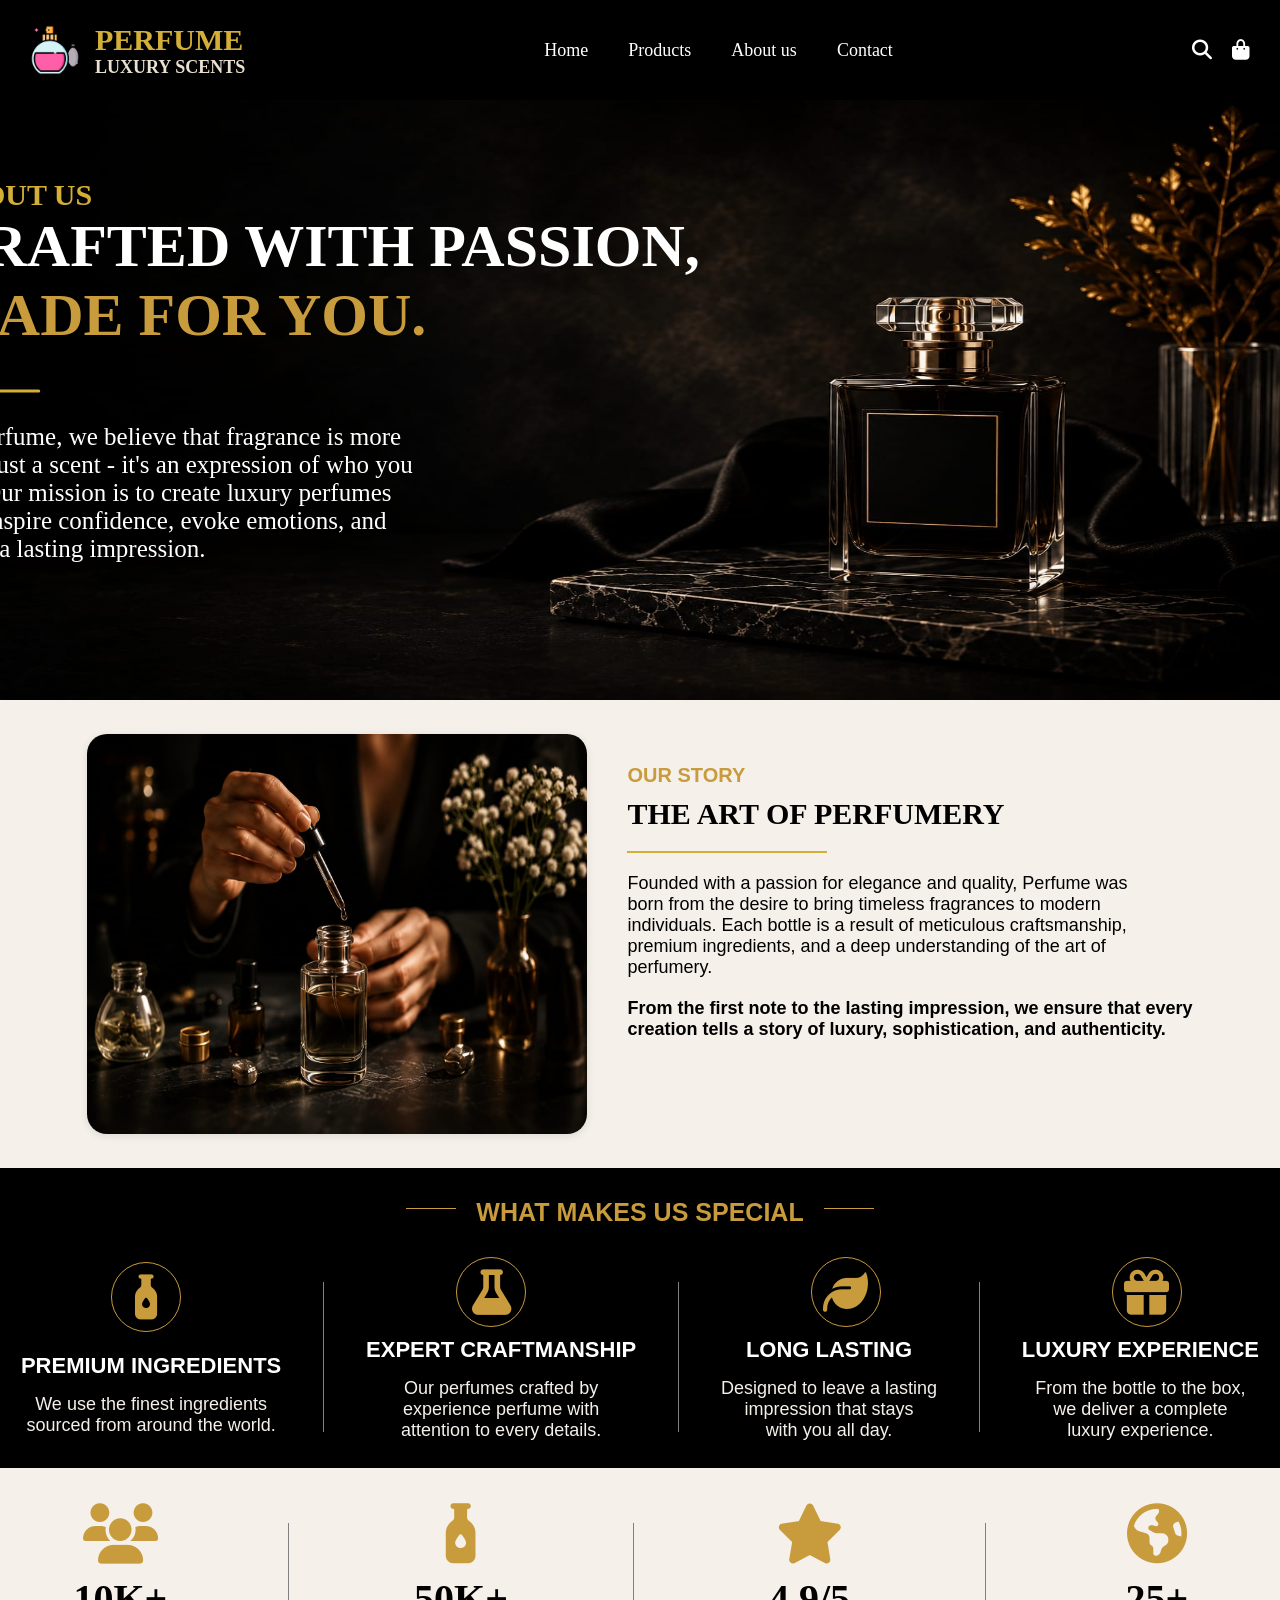
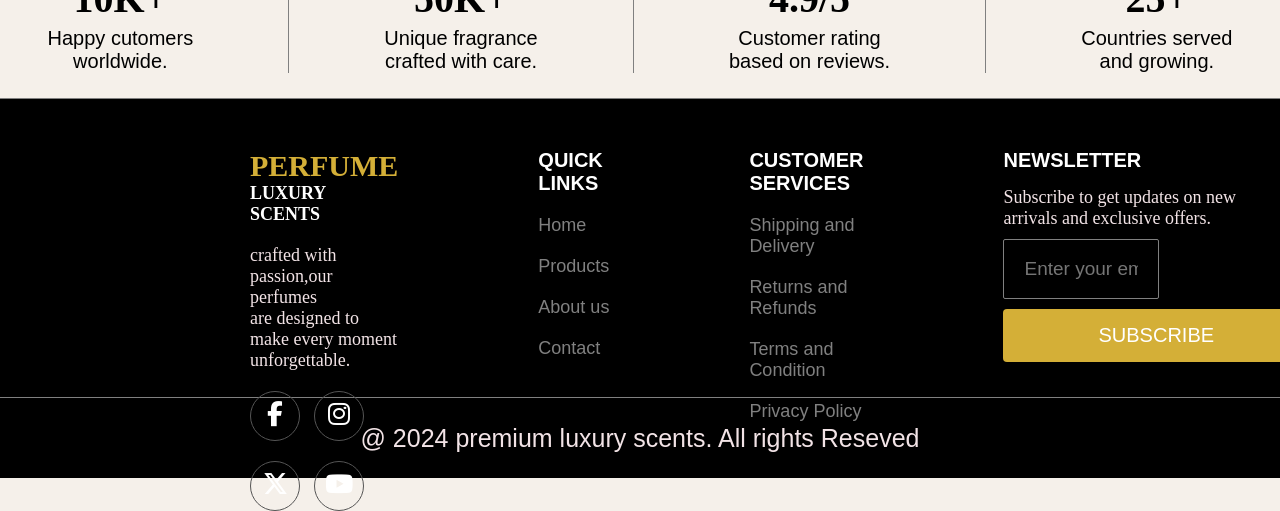
==== about.html @ c1524218 "work done" ====
<!DOCTYPE html>
<html lang="en">
<head>
    <meta charset="UTF-8">
    <meta name="viewport" content="width=device-width, initial-scale=1.0">
    <link rel="stylesheet" href="about.css">
    <link rel="stylesheet"href="https://cdnjs.cloudflare.com/ajax/libs/font-awesome/6.7.2/css/all.min.css">
    <title>PERFUME LUXURY SCENTS</title>
</head>
<body>
       <nav>
        <div class="logo">
         <img src="per.png">
         <div>
            <h2><span>PERFUME</span><br> LUXURY SCENTS</h2>
        </div>
        </div>
        <ul>
            <li><a href="index.html">Home</a></li>
            <li><a href="products.html">Products</a></li>
            <li><a href="about.html">About us</a></li>
            <li><a href="contact.html">Contact</a></li>
        </ul>
        <div class="shop">
            <i class="fa-solid fa-magnifying-glass"></i>
            <i class="fa-solid fa-bag-shopping"></i>
        </div>
    </nav>
    <div class="home">
        <div class="image">
       <img src="about.jpg">
        </div>
        <div class="text">
         <h6>ABOUT US</h6>
         <h1>CRAFTED WITH PASSION,<br><span>MADE FOR YOU.</span></h1>
         <div class="line-1"></div>
         <p>At Perfume, we believe that fragrance is more<br>than just a scent - it's an expression of who you<br>are. Our mission is to create luxury perfumes<br>that inspire confidence, evoke emotions, and<br>leave a lasting impression.</p>
        </div>
    </div>
</div>

<div class="container">
    <div class="perfumery">
        <img src="abouthero.jpg">
    </div>
    <div class="story">
        <h2>OUR STORY</h2>
        <h3>THE ART OF PERFUMERY</h3>
        <div class="line-2"></div>
        <p>Founded with a passion for elegance and quality, Perfume was<br>born from the desire to bring timeless fragrances to modern<br>individuals. Each bottle is a result of meticulous craftsmanship,<br>premium ingredients, and a deep understanding of the art of<br>perfumery.</p>
        <h4>From the first note to the lasting impression, we ensure that every<br>creation tells a story of luxury, sophistication, and authenticity.</h4>
    </div>
</div>
<div class="make">
<div class="us">
    <hr class="wh"><h2>WHAT MAKES US SPECIAL</h2><hr class="at">
</div>
<div class="special">
    <div class="features">
        <i class="fa-solid fa-bottle-droplet"></i>
        <div>
            <h2>PREMIUM INGREDIENTS</h2>
            <p>We use the finest ingredients<br>sourced from around the world.</p>
        </div>
    </div>
    <div class="line-3"></div>
       <div class="features">
        <i class="fa-solid fa-flask"></i>
        <div>
            <h2>EXPERT CRAFTMANSHIP</h2>
            <p>Our perfumes crafted by<br>experience perfume with<br>attention to every details.</p>
        </div>
    </div>
    <div class="line-3"></div>
       <div class="features">
        <i class="fa-solid fa-leaf"></i>
        <div>
            <h2>LONG LASTING</h2>
            <p>Designed to leave a lasting<br>impression that stays<br>with you all day.</p>
        </div>
    </div>
    <div class="line-3"></div>
       <div class="features">
        <i class="fa-solid fa-gift"></i>
        <div>
            <h2>LUXURY EXPERIENCE</h2>
            <p>From the bottle to the box,<br>we deliver a complete<br>luxury experience.</p>
        </div>
    </div>
</div>
</div>
<div class="custom">
    <div class="rating">
        <div class="future">
        <i class="fa-solid fa-users"></i>
        <div>
          <h2>10K+</h2>
          <p>Happy cutomers<br>worldwide.</p>
        </div>
    </div>
    <div class="line-5"></div>
            <div class="future">
        <i class="fa-solid fa-bottle-droplet"></i>
        <div>
          <h2>50K+</h2>
          <p>Unique fragrance<br>crafted with care.</p>
        </div>
    </div>
    <div class="line-5"></div>
            <div class="future">
        <i class="fa-solid fa-star"></i>
        <div>
          <h2>4.9/5</h2>
          <p>Customer rating<br>based on reviews.</p>
        </div>
    </div>
    <div class="line-5"></div>
            <div class="future">
        <i class="fa-solid fa-earth-americas"></i>
        <div>
          <h2>25+</h2>
          <p>Countries served<br>and growing.</p>
        </div>
    </div>
</div>
</div>
<div class="links">
    <div class="newsletter">
        <h2><span>PERFUME</span><br>LUXURY SCENTS</h2>
        <p>crafted with passion,our perfumes<br>are designed to make every moment<br>unforgettable.</p>
        <div class="social">
        <i class="fa-brands fa-facebook-f"></i>
        <i class="fa-brands fa-instagram"></i>
        <i class="fa-brands fa-x-twitter"></i>
        <i class="fa-brands fa-youtube"></i>
    </div>
    </div>
     <div class="line-4"></div>
    <div class="quick">
        <h2>QUICK LINKS</h2>
        <ul>
            <li><a href="index.html">Home</a></li>
             <li><a href="products.html">Products</a></li>
              <li><a>About us</a></li>
               <li><a>Contact</a></li>
        </ul>
    </div>
    <div class="line-4"></div>
    <div class="services">
        <h2>CUSTOMER SERVICES</h2>
        <ul>
            <li><a>Shipping and Delivery</a></li>
            <li><a>Returns and Refunds</a></li>
            <li><a>Terms and Condition</a></li>
            <li><a>Privacy Policy</a></li>
        </ul>
    </div>
    <div class="line-4"></div>
    <div class="subscribe">
        <h2>NEWSLETTER</h2>
        <p>Subscribe to get updates on new<br>arrivals and exclusive offers.</p>
        <input type="email" placeholder="Enter your email">
        <button type="submit" class="btn-4">SUBSCRIBE</button>
    </div>
</div>
<footer>@ 2024 premium luxury scents. All rights Reseved</footer>
</body>
</html>
---- about.css ----
*{
    margin: 0;
    padding: 0;
    box-sizing: border-box;
}
body{
    background-color: #F5F0EA;
}
a{
    text-decoration: none;
}
ul{
    list-style: none;
}
nav{
    display: flex;
    justify-content: space-between;
    align-items: center;
    background: #000000;
    height: 100px;
    width: 100%;
    padding: 0 30px;
}
.logo{
    display: flex;
    align-items: center;
    gap: 15px;
}
.logo img{
    width: 50px;
    height: 50px;
    color: #c89b3c;
}
.logo h2{
    color: #E8E0D0;
    font-size: 18px;
}
.logo span{
    color: #D4AF37;
    font-size: 30px;
}
nav ul{
    display: flex;
    gap: 40px;
}
nav ul li a{
    color: white;
    font-size: 18px;
    position: relative;
    transition: .4s;
}
.shop{
    display: flex;
    gap: 20px;
}
.shop i{
    font-size: 20px;
    color: white;
}
nav ul li a::after{
   content:" ";
   position: absolute;
   left: 0;
   bottom: -6px;
   width: 0%;
   height: 3px;
   background: #D4AF37;
   transition: .4s;
}

nav ul li a:hover{
    color: #D4AF37;
    cursor: pointer;
}
nav ul li a:hover::after{
    width: 100%;
}
.home{
    width: 100%;
    display: inline-block;
    position: relative;
}
.image img{
    width: 100%;
    height: 600px;
    display: block;

}
.perfumery img{
    transition: transform 0.3s ease;
    box-shadow: 0 2px 8px rgba(0,0,0,0.1);
}
.perfumery img:hover{
    transform: translateY(-10px);
    box-shadow: 0 10px 20px rgba(0,0,0,0.2);
}
.text{
    position: absolute;
    transform: translate(-50%, -50%);
    top: 45%;
    left: 25%;
    align-items: left;
}
.text h6{
    color: #D4AF37;
    font-size: 30px;
}
.text h1{
    color: white;
    font-size: 60px;
}
.text span{
    color: #C89B3C;
    font-size: 60px;
}
.line-1{
    height: 3px;
    width: 100px;
    background: #D4AF37;
    border-radius: 4px;
    margin-top: 40px;
}
.text p{
    color: white;
    font-size: 25px;
    margin-top: 30px;
}
.container{
    display: flex;
    justify-content: center;
    gap: 40px;
    margin-top: 30px;
}
.perfumery img{
    height: 400px;
    width: 500px;
    border-radius: 20px;
}
.story h2{
    color: #c89b3c;
    font-family: sans-serif;
    font-size: 20px;
    margin-top: 30px;
}
.story h3{
    font-size: 30px;
    color: #000000;
    margin-top: 10px;
}
.line-2{
    height: 2px;
    width: 200px;
    border: none;
    background: #D4AF37;
    margin-top: 20px;
}
.story p{
    color: #000000;
    font-family: sans-serif;
    font-size: 18px;
    margin-top: 20px;
}
.story h4{
    color: #000000;
    font-family: sans-serif;
    font-size: 18px;
    margin-top: 20px;
}
.make{
    height: 300px;
    width: 100%;
    background: black;
    margin-top: 30px;
}
.us{
    display: flex;
    justify-content: center;
}
.us h2{
    color: #C89B3C;
    font-family: sans-serif;
    font-size: 25px;
    margin-top: 30px;
}
.wh{
    height: 1px;
    width: 50px;
    border: none;
    background: #C89B3C;
    margin-top: 40px;
    margin-right: 20px;
}
.at{
    height: 1px;
    width: 50px;
    border: none;
    background: #C89B3C;
    margin-top: 40px;
    margin-left: 20px;
}
.special{
    display: flex;
    justify-content: space-around;
    margin-top: 30px;
}
.features{
    display: grid;
    align-items: center;
    text-align: center;
}
.features i{
    font-size: 45px;
    color: #c89b3c;
    border-radius: 50%;
    border: 1px solid #C89B3C;
    background: transparent;
    width: 70px;
    height: 70px;
    line-height: 70px;
    margin-left: 90px;
}
.features h2{
    color: white;
    font-size: 22px;
    font-family: sans-serif;
    margin-top: 10px;
}
.features p{
    color: #F5F0EA;
    font-size: 18px;
    font-family: sans-serif;
    margin-top: 15px;
}
.line-3{
    height: 150px;
    width: 1px;
    background-color: gray;
    border: none;
    margin-top: 25px;
}
.custom{
    width: 100%;
    height: 200px;
    background: transparent;
}
.rating{
    display: flex;
    justify-content: space-around;
    margin-top: 30px;
}
.future{
    display: grid;
    align-items: center;
    text-align: center;
    margin-top: 5px;
}
.future i{
    font-size: 60px;
    color: #c89b3c;
}
.future h2{
    color: black;
    font-size: 40px;
    margin-top: 10px;
}
.future p{
    color: black;
    font-size: 20px;
    font-family: sans-serif;
    margin-top: 5px;
}
.line-5{
    height: 150px;
    width: 1px;
    background-color: gray;
    border: none;
    margin-top: 25px;
}
.links{
    width: 100%;
    display: flex;
    justify-content: space-around;
    height: 300px;
    gap: 70px;
    background: black;
    border-top: 1px solid gray;
    border-bottom: 1px solid gray;
}
.newsletter{
    margin-top: 50px;
    text-align: left;
    margin-left: 250px;
}
.newsletter h2{
    color: white;
    font-size: 18px;
}
.newsletter span{
    color: #D4AF37;
    font-size: 30px;
}
.newsletter p{
    color: #F2E3E6;
    font-size: 18px;
    margin-top: 20px;
}

.social i{
    width:50px;
    height:50px;
    border:1px solid #555;
    font-size: 25px;
    border-radius:50%;
    text-align:center;
    align-items: center;
    line-height:45px;
    color:#fff;
    margin-right:10px;
    margin-top:20px;
}

.social i:hover{
    background: #C89B3C;
}
.quick{
  margin-top: 50px;
  text-align: left;
}
.quick h2{
    color: white;
    font-size: 20px;
    font-family: sans-serif;
}
.quick ul li a{
   color: gray;
   display: grid;
   grid-template-columns: repeat(4fr);
   font-size: 18px;
   font-family: sans-serif;
   cursor: pointer;
   margin-top: 20px;
}
.quick ul li a:hover{
    color: white;
}
.services{
  margin-top: 50px;
  text-align: left;
}
.services h2{
    color: white;
    font-size: 20px;
    font-family: sans-serif
}
.services ul li a{
   color: gray;
   display: grid;
   grid-template-columns: repeat(4fr);
   font-size: 18px;
   font-family: sans-serif;
   cursor: pointer;
   margin-top: 20px;
}
.services ul li a:hover{
    color: white;
}
.subscribe{
    margin-top: 50px;
    align-items: left;
}
.subscribe h2{
    color: white;
    font-size: 20px;
    font-family: sans-serif;
}
.subscribe p{
    color: #F2E3E6;
    font-size: 18px;
    margin-top: 15px;
}
.subscribe input{
    width: 51%;
    padding: 18px 20px;
    background: transparent;
    color: #F5F0EA;
    font-size: 19px;
    border: 1px solid gray;
    border-radius: 2px;
    margin-top: 10px;
}
.btn-4{
    background-color: #D4AF37;
    align-items: center;
    padding: 15px 95px;
    border: transparent;
    border-radius: 4px;
    color: white;
    font-family: sans-serif;
    font-size: 20px;
    margin-top: 10px;
}
.line-4{
    height: 200px;
    width: 1px;
    border: none;
    background: white;
    margin-top: 50px;
}
footer{
    background-color: black;
    font-size: 25px;
    color: #F2E3E6;
    height: 80px;
    align-items: center;
    width: 100%;
    font-family: sans-serif;
    display: flex;
    justify-content: center;
}

@media (max-width:767px){

    nav{
        flex-direction:column;
        height:auto;
        padding:15px;
        gap:15px;
    }

    .logo{
        flex-direction:column;
        text-align:center;
    }

    .logo span{
        font-size:22px;
    }

    nav ul{
        flex-direction:column;
        gap:12px;
        text-align:center;
    }

    .image img{
        height:550px;
        object-fit:cover;
    }

    .text{
        left:50%;
        top:50%;
        width:92%;
        text-align:center;
    }

    .text h6{
        font-size:16px;
    }

    .text h1,
    .text span{
        font-size:32px;
        line-height:40px;
    }

    .line-1{
        margin:15px auto;
    }

    .text p{
        font-size:14px;
        line-height:22px;
    }

    .container{
        flex-direction:column;
        align-items:center;
        text-align:center;
    }

    .perfumery img{
        width:90%;
        height:auto;
        margin-left:0;
    }

    .story h2{
        font-size:18px;
    }

    .story h3{
        font-size:24px;
    }

    .line-2{
        width:100px;
        margin:15px auto;
    }

    .story p,
    .story h4{
        font-size:15px;
        line-height:24px;
    }

    .make{
        height:auto;
        padding:30px 0;
    }

    .wh,
    .at{
        display:none;
    }

    .us h2{
        margin-left:0;
        text-align:center;
        font-size:20px;
    }

    .special{
        flex-direction:column;
        gap:25px;
    }

    .features i{
        margin-left: 40%;
        border: none;
        margin-bottom: 30px;
    }

    .line-3{
        display:none;
    }

    .custom{
        height:auto;
        padding:30px 0;
    }

    .rating{
        flex-direction:column;
        gap:25px;
    }

    .line-5{
        display:none;
    }

    .links{
        flex-direction:column;
        height:auto;
        padding:30px 20px;
        gap:30px;
    }

    .newsletter,
    .quick,
    .services,
    .subscribe{
        margin:0;
        text-align:center;
    }

    .line-4{
        display:none;
    }

    .subscribe input{
        width:100%;
    }

    .btn-4{
        width:100%;
        padding:15px;
    }

    footer{
        font-size:15px;
        text-align:center;
        padding:15px;
        height:auto;
    }
}
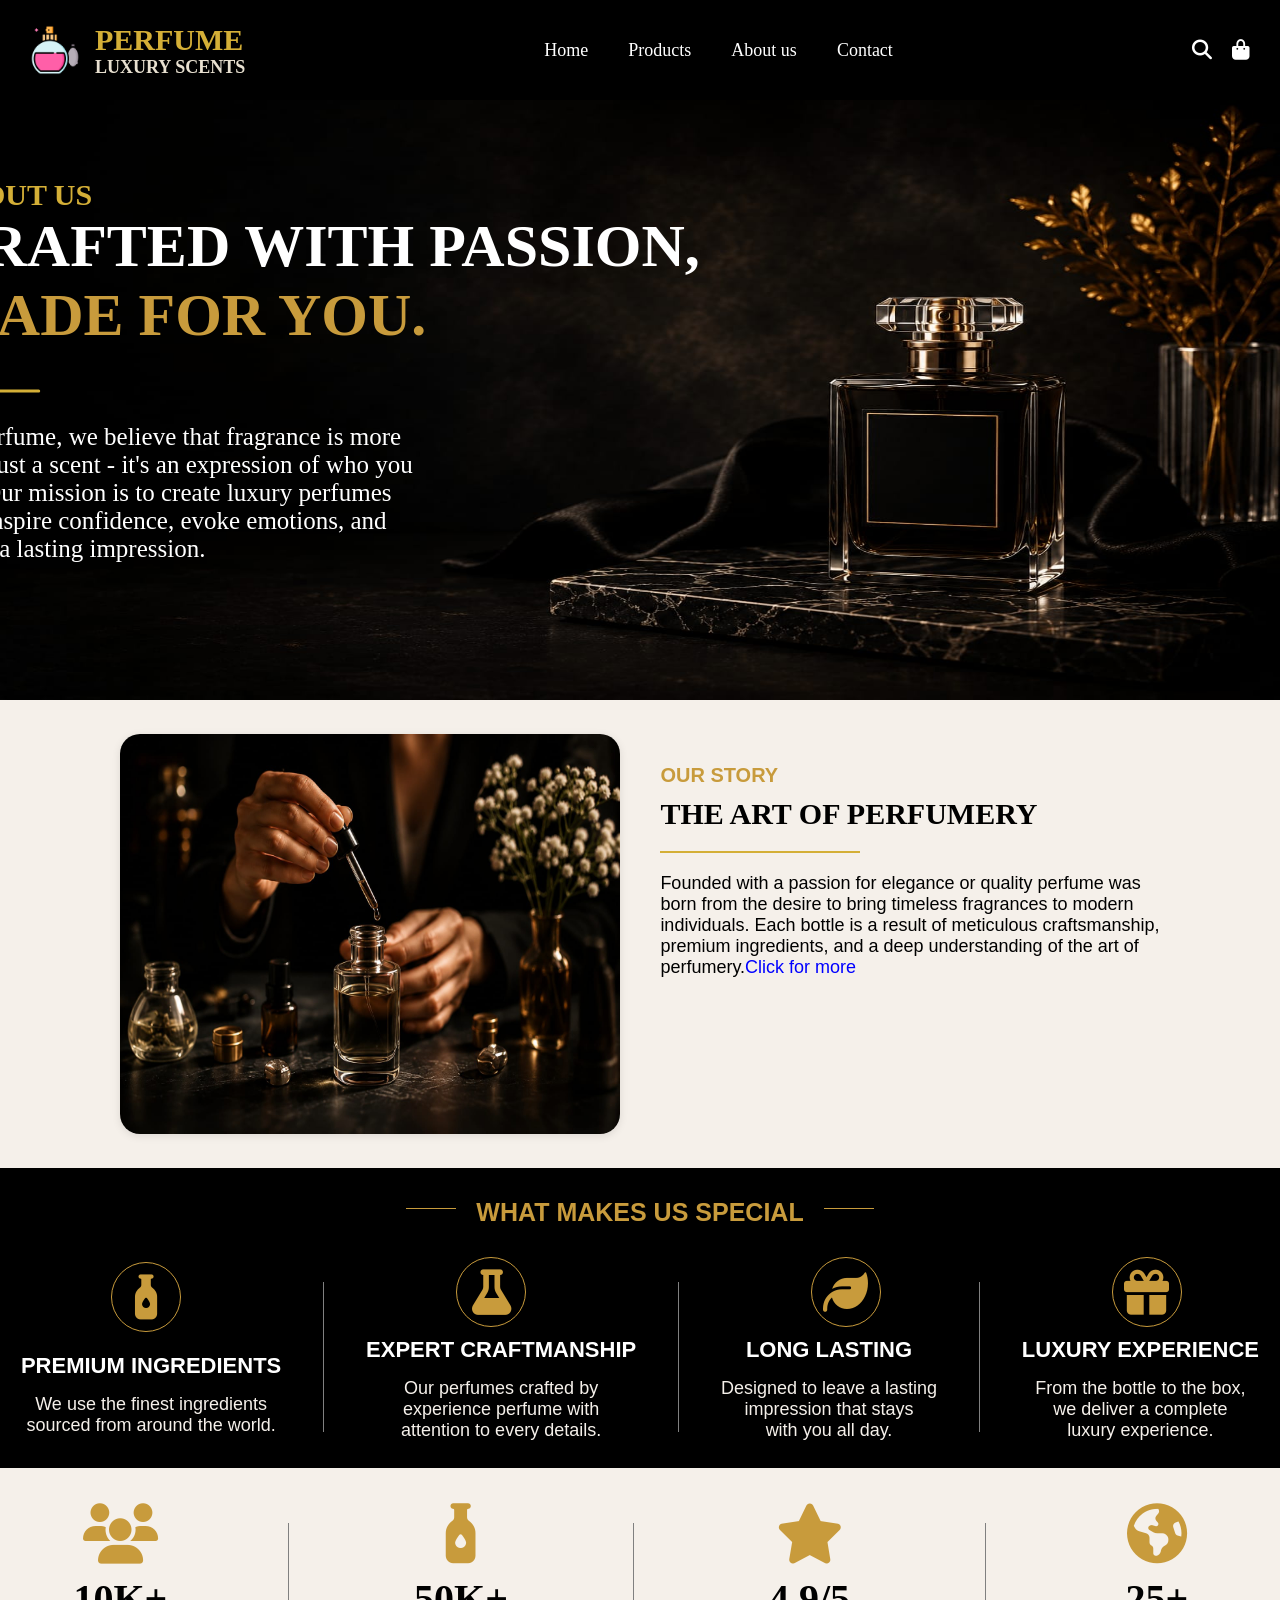
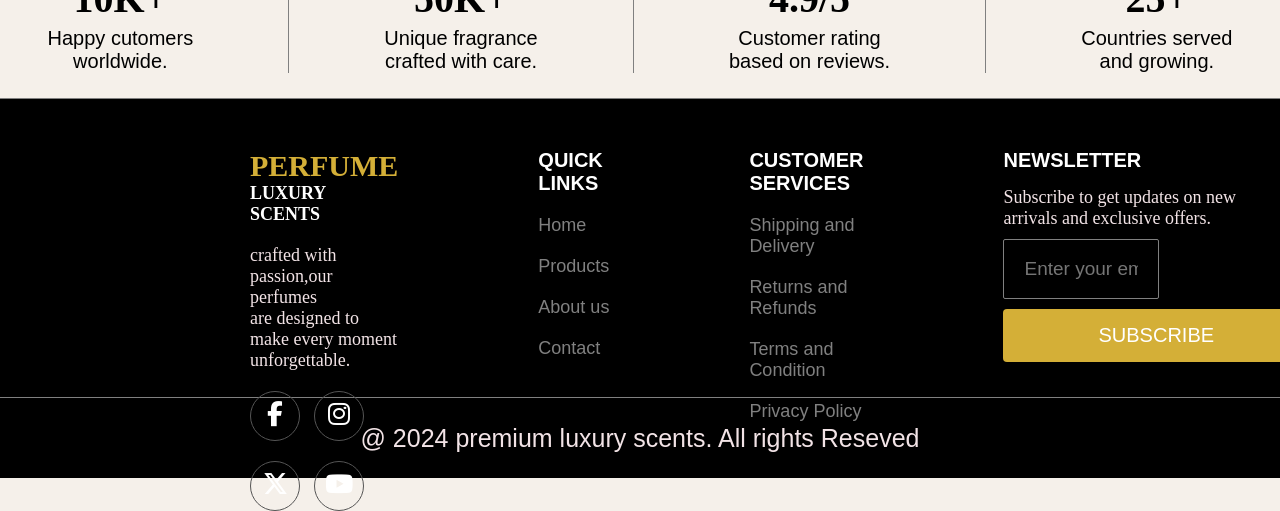
==== commit 57001705: "changes" ====
--- a/about.html
+++ b/about.html
@@ -1,19 +1,22 @@
 <!DOCTYPE html>
 <html lang="en">
+
 <head>
     <meta charset="UTF-8">
     <meta name="viewport" content="width=device-width, initial-scale=1.0">
     <link rel="stylesheet" href="about.css">
-    <link rel="stylesheet"href="https://cdnjs.cloudflare.com/ajax/libs/font-awesome/6.7.2/css/all.min.css">
+    <link rel="stylesheet" href="https://cdnjs.cloudflare.com/ajax/libs/font-awesome/6.7.2/css/all.min.css">
     <title>PERFUME LUXURY SCENTS</title>
+    <script defer src="./about.js"></script>
 </head>
+
 <body>
-       <nav>
+    <nav>
         <div class="logo">
-         <img src="per.png">
-         <div>
-            <h2><span>PERFUME</span><br> LUXURY SCENTS</h2>
-        </div>
+            <img src="per.png">
+            <div>
+                <h2><span>PERFUME</span><br> LUXURY SCENTS</h2>
+            </div>
         </div>
         <ul>
             <li><a href="index.html">Home</a></li>
@@ -28,141 +31,148 @@
     </nav>
     <div class="home">
         <div class="image">
-       <img src="about.jpg">
+            <img src="about.jpg">
         </div>
         <div class="text">
-         <h6>ABOUT US</h6>
-         <h1>CRAFTED WITH PASSION,<br><span>MADE FOR YOU.</span></h1>
-         <div class="line-1"></div>
-         <p>At Perfume, we believe that fragrance is more<br>than just a scent - it's an expression of who you<br>are. Our mission is to create luxury perfumes<br>that inspire confidence, evoke emotions, and<br>leave a lasting impression.</p>
+            <h6>ABOUT US</h6>
+            <h1>CRAFTED WITH PASSION,<br><span>MADE FOR YOU.</span></h1>
+            <div class="line-1"></div>
+            <p>At Perfume, we believe that fragrance is more<br>than just a scent - it's an expression of who
+                you<br>are. Our mission is to create luxury perfumes<br>that inspire confidence, evoke emotions,
+                and<br>leave a lasting impression.</p>
         </div>
     </div>
-</div>
+    </div>
 
-<div class="container">
-    <div class="perfumery">
-        <img src="abouthero.jpg">
-    </div>
-    <div class="story">
-        <h2>OUR STORY</h2>
-        <h3>THE ART OF PERFUMERY</h3>
-        <div class="line-2"></div>
-        <p>Founded with a passion for elegance and quality, Perfume was<br>born from the desire to bring timeless fragrances to modern<br>individuals. Each bottle is a result of meticulous craftsmanship,<br>premium ingredients, and a deep understanding of the art of<br>perfumery.</p>
-        <h4>From the first note to the lasting impression, we ensure that every<br>creation tells a story of luxury, sophistication, and authenticity.</h4>
-    </div>
-</div>
-<div class="make">
-<div class="us">
-    <hr class="wh"><h2>WHAT MAKES US SPECIAL</h2><hr class="at">
-</div>
-<div class="special">
-    <div class="features">
-        <i class="fa-solid fa-bottle-droplet"></i>
-        <div>
-            <h2>PREMIUM INGREDIENTS</h2>
-            <p>We use the finest ingredients<br>sourced from around the world.</p>
+    <div class="container">
+        <div class="perfumery">
+            <img src="abouthero.jpg">
+        </div>
+        <div class="story">
+            <h2>OUR STORY</h2>
+            <h3>THE ART OF PERFUMERY</h3>
+            <div class="line-2"></div>
+            <p id="text">Founded with a passion for elegance or quality perfume was<br>born from the desire to bring
+                timeless fragrances to modern<br>individuals. Each bottle is a result of meticulous craftsmanship,<br>premium
+                ingredients, and a deep understanding of the art of<br>
+                perfumery.<a  onclick="changetext()">Click for more</a></p>
         </div>
     </div>
-    <div class="line-3"></div>
-       <div class="features">
-        <i class="fa-solid fa-flask"></i>
-        <div>
-            <h2>EXPERT CRAFTMANSHIP</h2>
-            <p>Our perfumes crafted by<br>experience perfume with<br>attention to every details.</p>
+    <div class="make">
+        <div class="us">
+            <hr class="wh">
+            <h2>WHAT MAKES US SPECIAL</h2>
+            <hr class="at">
+        </div>
+        <div class="special">
+            <div class="features">
+                <i class="fa-solid fa-bottle-droplet"></i>
+                <div>
+                    <h2>PREMIUM INGREDIENTS</h2>
+                    <p>We use the finest ingredients<br>sourced from around the world.</p>
+                </div>
+            </div>
+            <div class="line-3"></div>
+            <div class="features">
+                <i class="fa-solid fa-flask"></i>
+                <div>
+                    <h2>EXPERT CRAFTMANSHIP</h2>
+                    <p>Our perfumes crafted by<br>experience perfume with<br>attention to every details.</p>
+                </div>
+            </div>
+            <div class="line-3"></div>
+            <div class="features">
+                <i class="fa-solid fa-leaf"></i>
+                <div>
+                    <h2>LONG LASTING</h2>
+                    <p>Designed to leave a lasting<br>impression that stays<br>with you all day.</p>
+                </div>
+            </div>
+            <div class="line-3"></div>
+            <div class="features">
+                <i class="fa-solid fa-gift"></i>
+                <div>
+                    <h2>LUXURY EXPERIENCE</h2>
+                    <p>From the bottle to the box,<br>we deliver a complete<br>luxury experience.</p>
+                </div>
+            </div>
         </div>
     </div>
-    <div class="line-3"></div>
-       <div class="features">
-        <i class="fa-solid fa-leaf"></i>
-        <div>
-            <h2>LONG LASTING</h2>
-            <p>Designed to leave a lasting<br>impression that stays<br>with you all day.</p>
+    <div class="custom">
+        <div class="rating">
+            <div class="future">
+                <i class="fa-solid fa-users"></i>
+                <div>
+                    <h2>10K+</h2>
+                    <p>Happy cutomers<br>worldwide.</p>
+                </div>
+            </div>
+            <div class="line-5"></div>
+            <div class="future">
+                <i class="fa-solid fa-bottle-droplet"></i>
+                <div>
+                    <h2>50K+</h2>
+                    <p>Unique fragrance<br>crafted with care.</p>
+                </div>
+            </div>
+            <div class="line-5"></div>
+            <div class="future">
+                <i class="fa-solid fa-star"></i>
+                <div>
+                    <h2>4.9/5</h2>
+                    <p>Customer rating<br>based on reviews.</p>
+                </div>
+            </div>
+            <div class="line-5"></div>
+            <div class="future">
+                <i class="fa-solid fa-earth-americas"></i>
+                <div>
+                    <h2>25+</h2>
+                    <p>Countries served<br>and growing.</p>
+                </div>
+            </div>
         </div>
     </div>
-    <div class="line-3"></div>
-       <div class="features">
-        <i class="fa-solid fa-gift"></i>
-        <div>
-            <h2>LUXURY EXPERIENCE</h2>
-            <p>From the bottle to the box,<br>we deliver a complete<br>luxury experience.</p>
+    <div class="links">
+        <div class="newsletter">
+            <h2><span>PERFUME</span><br>LUXURY SCENTS</h2>
+            <p>crafted with passion,our perfumes<br>are designed to make every moment<br>unforgettable.</p>
+            <div class="social">
+                <i class="fa-brands fa-facebook-f"></i>
+                <i class="fa-brands fa-instagram"></i>
+                <i class="fa-brands fa-x-twitter"></i>
+                <i class="fa-brands fa-youtube"></i>
+            </div>
+        </div>
+        <div class="line-4"></div>
+        <div class="quick">
+            <h2>QUICK LINKS</h2>
+            <ul>
+                <li><a href="index.html">Home</a></li>
+                <li><a href="products.html">Products</a></li>
+                <li><a>About us</a></li>
+                <li><a>Contact</a></li>
+            </ul>
+        </div>
+        <div class="line-4"></div>
+        <div class="services">
+            <h2>CUSTOMER SERVICES</h2>
+            <ul>
+                <li><a>Shipping and Delivery</a></li>
+                <li><a>Returns and Refunds</a></li>
+                <li><a>Terms and Condition</a></li>
+                <li><a>Privacy Policy</a></li>
+            </ul>
+        </div>
+        <div class="line-4"></div>
+        <div class="subscribe">
+            <h2>NEWSLETTER</h2>
+            <p>Subscribe to get updates on new<br>arrivals and exclusive offers.</p>
+            <input type="email" placeholder="Enter your email">
+            <button type="submit" class="btn-4">SUBSCRIBE</button>
         </div>
     </div>
-</div>
-</div>
-<div class="custom">
-    <div class="rating">
-        <div class="future">
-        <i class="fa-solid fa-users"></i>
-        <div>
-          <h2>10K+</h2>
-          <p>Happy cutomers<br>worldwide.</p>
-        </div>
-    </div>
-    <div class="line-5"></div>
-            <div class="future">
-        <i class="fa-solid fa-bottle-droplet"></i>
-        <div>
-          <h2>50K+</h2>
-          <p>Unique fragrance<br>crafted with care.</p>
-        </div>
-    </div>
-    <div class="line-5"></div>
-            <div class="future">
-        <i class="fa-solid fa-star"></i>
-        <div>
-          <h2>4.9/5</h2>
-          <p>Customer rating<br>based on reviews.</p>
-        </div>
-    </div>
-    <div class="line-5"></div>
-            <div class="future">
-        <i class="fa-solid fa-earth-americas"></i>
-        <div>
-          <h2>25+</h2>
-          <p>Countries served<br>and growing.</p>
-        </div>
-    </div>
-</div>
-</div>
-<div class="links">
-    <div class="newsletter">
-        <h2><span>PERFUME</span><br>LUXURY SCENTS</h2>
-        <p>crafted with passion,our perfumes<br>are designed to make every moment<br>unforgettable.</p>
-        <div class="social">
-        <i class="fa-brands fa-facebook-f"></i>
-        <i class="fa-brands fa-instagram"></i>
-        <i class="fa-brands fa-x-twitter"></i>
-        <i class="fa-brands fa-youtube"></i>
-    </div>
-    </div>
-     <div class="line-4"></div>
-    <div class="quick">
-        <h2>QUICK LINKS</h2>
-        <ul>
-            <li><a href="index.html">Home</a></li>
-             <li><a href="products.html">Products</a></li>
-              <li><a>About us</a></li>
-               <li><a>Contact</a></li>
-        </ul>
-    </div>
-    <div class="line-4"></div>
-    <div class="services">
-        <h2>CUSTOMER SERVICES</h2>
-        <ul>
-            <li><a>Shipping and Delivery</a></li>
-            <li><a>Returns and Refunds</a></li>
-            <li><a>Terms and Condition</a></li>
-            <li><a>Privacy Policy</a></li>
-        </ul>
-    </div>
-    <div class="line-4"></div>
-    <div class="subscribe">
-        <h2>NEWSLETTER</h2>
-        <p>Subscribe to get updates on new<br>arrivals and exclusive offers.</p>
-        <input type="email" placeholder="Enter your email">
-        <button type="submit" class="btn-4">SUBSCRIBE</button>
-    </div>
-</div>
-<footer>@ 2024 premium luxury scents. All rights Reseved</footer>
+    <footer>@ 2024 premium luxury scents. All rights Reseved</footer>
 </body>
+
 </html>
--- a/about.css
+++ b/about.css
@@ -352,6 +352,11 @@
     font-size: 20px;
     font-family: sans-serif
 }
+.story a{
+    color: blue;
+    text-decoration: blue;
+    cursor: pointer;
+}
 .services ul li a{
    color: gray;
    display: grid;
